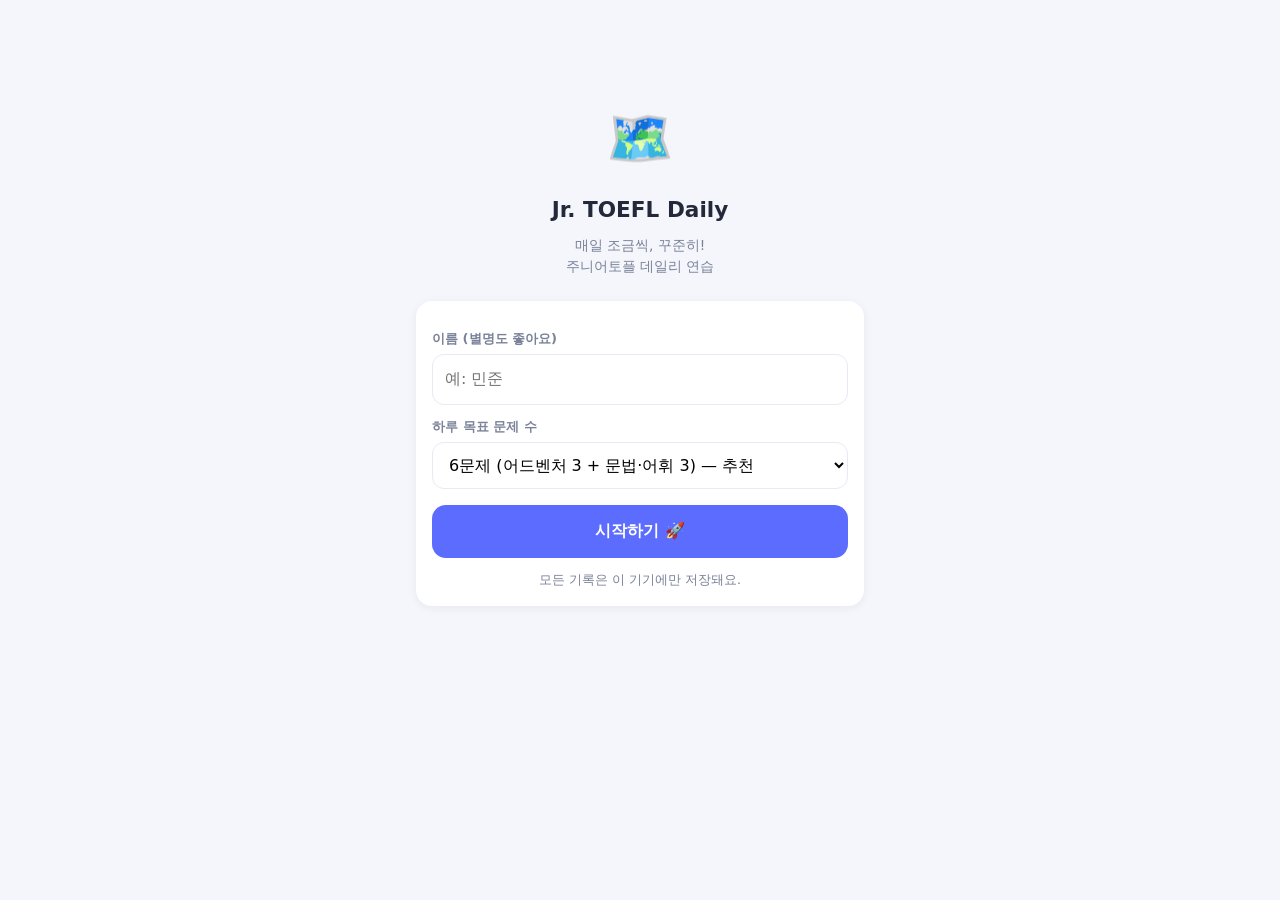
==== index.html @ d1c61c3d "Add Jr. TOEFL Daily practice web app Static, framework-free PWA for daily TOEFL Junior practice (6 q" ====
<!DOCTYPE html>
<html lang="ko">
<head>
  <meta charset="UTF-8">
  <meta name="viewport" content="width=device-width, initial-scale=1, viewport-fit=cover">
  <meta name="theme-color" content="#5b6cff">
  <meta name="description" content="주니어토플 데일리 연습 - 매일 6문제, 꾸준한 학습 습관">
  <title>Jr. TOEFL Daily</title>
  <link rel="manifest" href="manifest.webmanifest">
  <link rel="icon" href="icon.svg" type="image/svg+xml">
  <link rel="apple-touch-icon" href="icon.svg">
  <link rel="stylesheet" href="styles.css">
</head>
<body>
  <div id="app"></div>
  <div id="toast-zone"></div>
  <script src="questions.js"></script>
  <script src="app.js"></script>
</body>
</html>
---- styles.css ----
/* ============ Jr. TOEFL Daily ============ */
:root {
  --bg: #f4f6fb;
  --card: #ffffff;
  --text: #23293a;
  --sub: #7a8299;
  --line: #e7eaf3;
  --primary: #5b6cff;
  --primary-dark: #4353e0;
  --primary-soft: #eef0ff;
  --accent: #ffb020;
  --accent-soft: #fff4de;
  --green: #22b573;
  --green-soft: #e6f8ef;
  --red: #f0506e;
  --red-soft: #fdecef;
  --adventure: #ff7849;
  --adventure-soft: #fff0ea;
  --lfm: #14b8c4;
  --lfm-soft: #e7f8fa;
  --radius: 16px;
  --shadow: 0 2px 10px rgba(35, 41, 58, .06);
  --nav-h: 62px;
}

* { margin: 0; padding: 0; box-sizing: border-box; -webkit-tap-highlight-color: transparent; }

html, body { height: 100%; }
body {
  font-family: "Pretendard", "Apple SD Gothic Neo", "Malgun Gothic", "Segoe UI", system-ui, sans-serif;
  background: var(--bg);
  color: var(--text);
  font-size: 16px;
  line-height: 1.55;
}

#app {
  max-width: 480px;
  margin: 0 auto;
  min-height: 100vh;
  padding: 16px 16px calc(var(--nav-h) + 24px);
}
#app.no-nav { padding-bottom: 24px; }

button { font: inherit; cursor: pointer; border: none; background: none; color: inherit; }
input, select { font: inherit; }

h1 { font-size: 1.35rem; } h2 { font-size: 1.1rem; } h3 { font-size: 1rem; }
.sub { color: var(--sub); font-size: .85rem; }
.small { font-size: .8rem; }
.mt8 { margin-top: 8px; } .mt12 { margin-top: 12px; } .mt16 { margin-top: 16px; } .mt24 { margin-top: 24px; }
.row { display: flex; align-items: center; gap: 8px; }
.row.between { justify-content: space-between; }
.grow { flex: 1; }
.center { text-align: center; }

.card {
  background: var(--card);
  border-radius: var(--radius);
  box-shadow: var(--shadow);
  padding: 16px;
}

/* ---------- buttons ---------- */
.btn {
  display: block; width: 100%;
  padding: 14px;
  border-radius: 14px;
  font-weight: 700; font-size: 1rem;
  text-align: center;
  transition: transform .06s, opacity .15s;
}
.btn:active { transform: scale(.98); }
.btn.primary { background: var(--primary); color: #fff; }
.btn.primary:disabled { background: #c3c9e6; cursor: default; }
.btn.ghost { background: var(--primary-soft); color: var(--primary-dark); }
.btn.warn { background: var(--red-soft); color: var(--red); }
.btn.small-btn { width: auto; display: inline-block; padding: 8px 14px; font-size: .85rem; border-radius: 10px; }

/* ---------- header / chips ---------- */
.topbar { display: flex; justify-content: space-between; align-items: center; margin-bottom: 14px; }
.chips { display: flex; gap: 6px; flex-wrap: wrap; }
.chip {
  display: inline-flex; align-items: center; gap: 4px;
  background: var(--card); border: 1px solid var(--line);
  border-radius: 999px; padding: 5px 11px;
  font-size: .82rem; font-weight: 700;
  box-shadow: var(--shadow);
}

/* ---------- bottom nav ---------- */
nav.bottom {
  position: fixed; left: 0; right: 0; bottom: 0;
  height: var(--nav-h);
  background: var(--card);
  border-top: 1px solid var(--line);
  display: flex;
  max-width: 480px; margin: 0 auto;
  z-index: 50;
  padding-bottom: env(safe-area-inset-bottom);
}
nav.bottom button {
  flex: 1; display: flex; flex-direction: column; align-items: center; justify-content: center;
  gap: 2px; font-size: .68rem; color: var(--sub); font-weight: 600;
}
nav.bottom button .ico { font-size: 1.25rem; line-height: 1; }
nav.bottom button.active { color: var(--primary); }

/* ---------- progress ---------- */
.progress-track { height: 10px; background: var(--line); border-radius: 999px; overflow: hidden; }
.progress-fill { height: 100%; background: var(--primary); border-radius: 999px; transition: width .35s ease; }
.progress-fill.gold { background: var(--accent); }

/* ---------- quiz ---------- */
.track-tag {
  display: inline-block; padding: 3px 10px; border-radius: 999px;
  font-size: .75rem; font-weight: 800;
}
.track-tag.adventure { background: var(--adventure-soft); color: var(--adventure); }
.track-tag.lfm { background: var(--lfm-soft); color: var(--lfm); }

.passage {
  background: var(--primary-soft);
  border-radius: 12px; padding: 14px;
  font-size: .95rem; white-space: pre-line;
  margin-top: 12px;
}
.stem { font-weight: 700; font-size: 1.05rem; margin-top: 14px; }

.choices { display: flex; flex-direction: column; gap: 10px; margin-top: 14px; }
.choice {
  display: flex; align-items: center; gap: 10px;
  width: 100%; text-align: left;
  background: var(--card); border: 2px solid var(--line);
  border-radius: 14px; padding: 13px 14px;
  font-size: .97rem;
  transition: border-color .12s, background .12s;
}
.choice .letter {
  flex: none; width: 28px; height: 28px; border-radius: 50%;
  background: var(--bg); color: var(--sub);
  display: flex; align-items: center; justify-content: center;
  font-weight: 800; font-size: .82rem;
}
.choice.selected { border-color: var(--primary); background: var(--primary-soft); }
.choice.selected .letter { background: var(--primary); color: #fff; }
.choice.correct { border-color: var(--green); background: var(--green-soft); }
.choice.correct .letter { background: var(--green); color: #fff; }
.choice.wrong { border-color: var(--red); background: var(--red-soft); }
.choice.wrong .letter { background: var(--red); color: #fff; }
.choice:disabled { cursor: default; }

.grade-banner {
  border-radius: 14px; padding: 12px 14px;
  font-weight: 800; font-size: 1rem;
  display: flex; align-items: center; gap: 8px;
}
.grade-banner.ok { background: var(--green-soft); color: var(--green); }
.grade-banner.no { background: var(--red-soft); color: var(--red); }

.explain {
  background: var(--accent-soft); border-radius: 12px;
  padding: 13px 14px; font-size: .92rem; margin-top: 10px;
}
.explain b { display: block; margin-bottom: 4px; }

/* ---------- home ---------- */
.hero {
  background: linear-gradient(135deg, var(--primary), #8a5bff);
  color: #fff; border-radius: var(--radius);
  padding: 18px; box-shadow: var(--shadow);
}
.hero .big { font-size: 1.5rem; font-weight: 800; }
.hero .progress-track { background: rgba(255,255,255,.28); }
.hero .progress-fill { background: #ffd54d; }
.hero .btn { background: #fff; color: var(--primary-dark); margin-top: 14px; }

.stat-grid { display: grid; grid-template-columns: 1fr 1fr 1fr; gap: 8px; }
.stat-tile { background: var(--card); border-radius: 14px; padding: 12px 8px; text-align: center; box-shadow: var(--shadow); }
.stat-tile .v { font-size: 1.15rem; font-weight: 800; }
.stat-tile .k { font-size: .72rem; color: var(--sub); margin-top: 2px; }

/* ---------- list items ---------- */
.list-item {
  background: var(--card); border-radius: 14px; padding: 13px 14px;
  box-shadow: var(--shadow);
  display: flex; align-items: center; gap: 10px;
}
.list-item + .list-item { margin-top: 8px; }

.badge-grid { display: grid; grid-template-columns: repeat(3, 1fr); gap: 8px; }
.badge-cell {
  background: var(--card); border-radius: 14px; padding: 12px 6px;
  text-align: center; box-shadow: var(--shadow);
}
.badge-cell .ico { font-size: 1.7rem; }
.badge-cell .nm { font-size: .72rem; font-weight: 700; margin-top: 4px; }
.badge-cell.locked { opacity: .38; filter: grayscale(1); }

/* ---------- tabs ---------- */
.tabs { display: flex; background: var(--card); border-radius: 12px; padding: 4px; box-shadow: var(--shadow); }
.tabs button {
  flex: 1; padding: 8px; border-radius: 9px;
  font-size: .85rem; font-weight: 700; color: var(--sub);
}
.tabs button.active { background: var(--primary); color: #fff; }

/* ---------- calendar strip ---------- */
.cal-grid { display: grid; grid-template-columns: repeat(7, 1fr); gap: 6px; }
.cal-cell {
  aspect-ratio: 1; border-radius: 9px; background: var(--line);
  display: flex; align-items: center; justify-content: center;
  font-size: .68rem; color: var(--sub); font-weight: 700;
}
.cal-cell.done { background: var(--green); color: #fff; }
.cal-cell.partial { background: #a7e3c8; color: #1c7a50; }
.cal-cell.today { outline: 2px solid var(--primary); outline-offset: 1px; }

/* ---------- forms ---------- */
.field { margin-top: 12px; }
.field label { display: block; font-size: .82rem; font-weight: 700; color: var(--sub); margin-bottom: 5px; }
.field input, .field select {
  width: 100%; padding: 12px; border-radius: 12px;
  border: 1.5px solid var(--line); background: var(--card);
  font-size: 1rem;
}
.field input:focus, .field select:focus { outline: none; border-color: var(--primary); }

/* ---------- modal ---------- */
.modal-back {
  position: fixed; inset: 0; background: rgba(20,24,40,.45);
  display: flex; align-items: center; justify-content: center;
  z-index: 100; padding: 20px;
}
.modal {
  background: var(--card); border-radius: 18px; padding: 20px;
  width: 100%; max-width: 360px;
  animation: pop .18s ease;
}
@keyframes pop { from { transform: scale(.92); opacity: 0; } to { transform: scale(1); opacity: 1; } }

/* ---------- toast / coin animation ---------- */
#toast-zone { position: fixed; top: 14px; left: 0; right: 0; z-index: 200; display: flex; flex-direction: column; align-items: center; gap: 6px; pointer-events: none; }
.toast {
  background: var(--text); color: #fff; border-radius: 999px;
  padding: 9px 18px; font-size: .88rem; font-weight: 700;
  box-shadow: 0 4px 14px rgba(0,0,0,.25);
  animation: toast-in 2.6s ease forwards;
}
.toast.coin { background: var(--accent); color: #5c3d00; }
@keyframes toast-in {
  0% { transform: translateY(-16px); opacity: 0; }
  10%, 82% { transform: translateY(0); opacity: 1; }
  100% { transform: translateY(-10px); opacity: 0; }
}

.confetti {
  position: fixed; font-size: 1.5rem; z-index: 150; pointer-events: none;
  animation: fall 1.6s ease-in forwards;
}
@keyframes fall {
  0% { transform: translateY(-10vh) rotate(0deg); opacity: 1; }
  100% { transform: translateY(80vh) rotate(360deg); opacity: 0; }
}

/* ---------- result ---------- */
.result-score { font-size: 2.6rem; font-weight: 900; }
.point-line { display: flex; justify-content: space-between; padding: 7px 0; border-bottom: 1px dashed var(--line); font-size: .9rem; }
.point-line:last-child { border-bottom: none; }
.point-line .p { font-weight: 800; color: var(--accent); }

/* ---------- misc ---------- */
.pill-num {
  min-width: 24px; padding: 2px 8px; border-radius: 999px;
  background: var(--red-soft); color: var(--red);
  font-size: .75rem; font-weight: 800; text-align: center;
}
.divider { height: 1px; background: var(--line); margin: 14px 0; }
.link-btn { color: var(--primary); font-weight: 700; font-size: .88rem; }
.back-btn { font-size: 1.3rem; padding: 4px 10px 4px 0; color: var(--sub); }
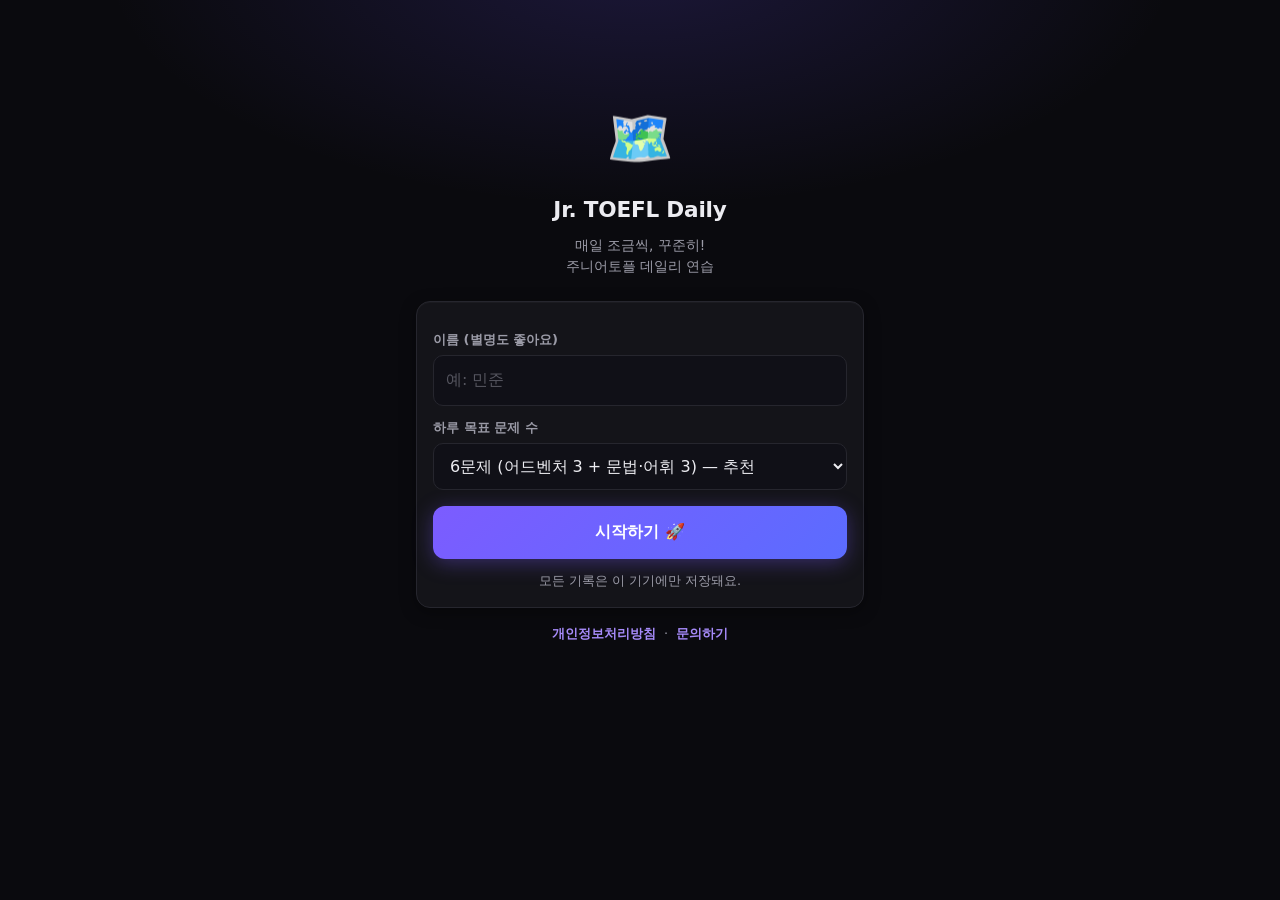
==== commit 45c84f5b: "Apply fal.ai-inspired dark theme Restyles the app after fal.ai's design language (per getdesign.md/d" ====
--- a/index.html
+++ b/index.html
@@ -3,7 +3,7 @@
 <head>
   <meta charset="UTF-8">
   <meta name="viewport" content="width=device-width, initial-scale=1, viewport-fit=cover">
-  <meta name="theme-color" content="#5b6cff">
+  <meta name="theme-color" content="#0a0a0e">
   <meta name="description" content="주니어토플 데일리 연습 - 매일 6문제, 꾸준한 학습 습관">
   <title>Jr. TOEFL Daily</title>
   <link rel="manifest" href="manifest.webmanifest">
--- a/styles.css
+++ b/styles.css
@@ -1,25 +1,30 @@
-/* ============ Jr. TOEFL Daily ============ */
+/* ============ Jr. TOEFL Daily — fal.ai 스타일 다크 테마 ============
+   near-black 배경 · 얇은 보더 카드 · 바이올렛/블루 액센트 · 글로우 그라디언트
+   숫자·지표는 모노스페이스 (developer-tool aesthetic) */
 :root {
-  --bg: #f4f6fb;
-  --card: #ffffff;
-  --text: #23293a;
-  --sub: #7a8299;
-  --line: #e7eaf3;
-  --primary: #5b6cff;
-  --primary-dark: #4353e0;
-  --primary-soft: #eef0ff;
-  --accent: #ffb020;
-  --accent-soft: #fff4de;
-  --green: #22b573;
-  --green-soft: #e6f8ef;
-  --red: #f0506e;
-  --red-soft: #fdecef;
-  --adventure: #ff7849;
-  --adventure-soft: #fff0ea;
-  --lfm: #14b8c4;
-  --lfm-soft: #e7f8fa;
-  --radius: 16px;
-  --shadow: 0 2px 10px rgba(35, 41, 58, .06);
+  --bg: #0a0a0e;
+  --bg-glow: radial-gradient(60% 40% at 50% -5%, rgba(109, 84, 255, .18), transparent 70%);
+  --card: #141419;
+  --card-hover: #1a1a21;
+  --text: #ececf1;
+  --sub: #9b9ba7;
+  --line: #26262e;
+  --primary: #7c5cff;
+  --primary-dark: #a78bfa;
+  --primary-soft: rgba(124, 92, 255, .14);
+  --accent: #fbbf24;
+  --accent-soft: rgba(251, 191, 36, .12);
+  --green: #34d399;
+  --green-soft: rgba(52, 211, 153, .13);
+  --red: #f87171;
+  --red-soft: rgba(248, 113, 113, .13);
+  --adventure: #ff8a5c;
+  --adventure-soft: rgba(255, 138, 92, .13);
+  --lfm: #22d3ee;
+  --lfm-soft: rgba(34, 211, 238, .12);
+  --radius: 14px;
+  --shadow: 0 1px 0 rgba(255, 255, 255, .03) inset, 0 4px 16px rgba(0, 0, 0, .35);
+  --mono: "JetBrains Mono", "Cascadia Code", Consolas, ui-monospace, monospace;
   --nav-h: 62px;
 }
 
@@ -29,6 +34,8 @@
 body {
   font-family: "Pretendard", "Apple SD Gothic Neo", "Malgun Gothic", "Segoe UI", system-ui, sans-serif;
   background: var(--bg);
+  background-image: var(--bg-glow);
+  background-repeat: no-repeat;
   color: var(--text);
   font-size: 16px;
   line-height: 1.55;
@@ -45,7 +52,7 @@
 button { font: inherit; cursor: pointer; border: none; background: none; color: inherit; }
 input, select { font: inherit; }
 
-h1 { font-size: 1.35rem; } h2 { font-size: 1.1rem; } h3 { font-size: 1rem; }
+h1 { font-size: 1.35rem; letter-spacing: -.01em; } h2 { font-size: 1.1rem; } h3 { font-size: 1rem; }
 .sub { color: var(--sub); font-size: .85rem; }
 .small { font-size: .8rem; }
 .mt8 { margin-top: 8px; } .mt12 { margin-top: 12px; } .mt16 { margin-top: 16px; } .mt24 { margin-top: 24px; }
@@ -56,6 +63,7 @@
 
 .card {
   background: var(--card);
+  border: 1px solid var(--line);
   border-radius: var(--radius);
   box-shadow: var(--shadow);
   padding: 16px;
@@ -65,16 +73,20 @@
 .btn {
   display: block; width: 100%;
   padding: 14px;
-  border-radius: 14px;
+  border-radius: 12px;
   font-weight: 700; font-size: 1rem;
   text-align: center;
-  transition: transform .06s, opacity .15s;
+  transition: transform .06s, opacity .15s, box-shadow .15s;
 }
 .btn:active { transform: scale(.98); }
-.btn.primary { background: var(--primary); color: #fff; }
-.btn.primary:disabled { background: #c3c9e6; cursor: default; }
-.btn.ghost { background: var(--primary-soft); color: var(--primary-dark); }
-.btn.warn { background: var(--red-soft); color: var(--red); }
+.btn.primary {
+  background: linear-gradient(135deg, #7c5cff, #5b6cff);
+  color: #fff;
+  box-shadow: 0 4px 20px rgba(124, 92, 255, .35);
+}
+.btn.primary:disabled { background: #2a2a33; color: #6b6b76; box-shadow: none; cursor: default; }
+.btn.ghost { background: var(--primary-soft); color: var(--primary-dark); border: 1px solid rgba(124, 92, 255, .3); }
+.btn.warn { background: var(--red-soft); color: var(--red); border: 1px solid rgba(248, 113, 113, .3); }
 .btn.small-btn { width: auto; display: inline-block; padding: 8px 14px; font-size: .85rem; border-radius: 10px; }
 
 /* ---------- header / chips ---------- */
@@ -84,15 +96,16 @@
   display: inline-flex; align-items: center; gap: 4px;
   background: var(--card); border: 1px solid var(--line);
   border-radius: 999px; padding: 5px 11px;
-  font-size: .82rem; font-weight: 700;
-  box-shadow: var(--shadow);
+  font-size: .8rem; font-weight: 700;
+  font-family: var(--mono);
 }
 
 /* ---------- bottom nav ---------- */
 nav.bottom {
   position: fixed; left: 0; right: 0; bottom: 0;
   height: var(--nav-h);
-  background: var(--card);
+  background: rgba(13, 13, 18, .92);
+  backdrop-filter: blur(10px);
   border-top: 1px solid var(--line);
   display: flex;
   max-width: 480px; margin: 0 auto;
@@ -104,24 +117,34 @@
   gap: 2px; font-size: .68rem; color: var(--sub); font-weight: 600;
 }
 nav.bottom button .ico { font-size: 1.25rem; line-height: 1; }
-nav.bottom button.active { color: var(--primary); }
+nav.bottom button.active { color: var(--primary-dark); }
 
 /* ---------- progress ---------- */
-.progress-track { height: 10px; background: var(--line); border-radius: 999px; overflow: hidden; }
-.progress-fill { height: 100%; background: var(--primary); border-radius: 999px; transition: width .35s ease; }
-.progress-fill.gold { background: var(--accent); }
+.progress-track { height: 10px; background: #1e1e26; border-radius: 999px; overflow: hidden; border: 1px solid var(--line); }
+.progress-fill {
+  height: 100%;
+  background: linear-gradient(90deg, #7c5cff, #5b8cff);
+  border-radius: 999px;
+  transition: width .35s ease;
+  box-shadow: 0 0 10px rgba(124, 92, 255, .5);
+}
+.progress-fill.gold { background: linear-gradient(90deg, #f59e0b, #fbbf24); box-shadow: 0 0 10px rgba(251, 191, 36, .4); }
 
 /* ---------- quiz ---------- */
 .track-tag {
   display: inline-block; padding: 3px 10px; border-radius: 999px;
-  font-size: .75rem; font-weight: 800;
-}
-.track-tag.adventure { background: var(--adventure-soft); color: var(--adventure); }
-.track-tag.lfm { background: var(--lfm-soft); color: var(--lfm); }
+  font-size: .72rem; font-weight: 800;
+  font-family: var(--mono); letter-spacing: .02em;
+  border: 1px solid;
+}
+.track-tag.adventure { background: var(--adventure-soft); color: var(--adventure); border-color: rgba(255, 138, 92, .35); }
+.track-tag.lfm { background: var(--lfm-soft); color: var(--lfm); border-color: rgba(34, 211, 238, .35); }
 
 .passage {
-  background: var(--primary-soft);
-  border-radius: 12px; padding: 14px;
+  background: #101017;
+  border: 1px solid var(--line);
+  border-left: 3px solid var(--primary);
+  border-radius: 10px; padding: 14px;
   font-size: .95rem; white-space: pre-line;
   margin-top: 12px;
 }
@@ -131,109 +154,132 @@
 .choice {
   display: flex; align-items: center; gap: 10px;
   width: 100%; text-align: left;
-  background: var(--card); border: 2px solid var(--line);
-  border-radius: 14px; padding: 13px 14px;
-  font-size: .97rem;
-  transition: border-color .12s, background .12s;
+  background: #17171e; border: 1.5px solid var(--line);
+  border-radius: 12px; padding: 13px 14px;
+  font-size: .97rem; color: var(--text);
+  transition: border-color .12s, background .12s, box-shadow .12s;
 }
 .choice .letter {
-  flex: none; width: 28px; height: 28px; border-radius: 50%;
-  background: var(--bg); color: var(--sub);
+  flex: none; width: 28px; height: 28px; border-radius: 8px;
+  background: #23232c; color: var(--sub);
   display: flex; align-items: center; justify-content: center;
   font-weight: 800; font-size: .82rem;
-}
-.choice.selected { border-color: var(--primary); background: var(--primary-soft); }
+  font-family: var(--mono);
+}
+.choice.selected { border-color: var(--primary); background: var(--primary-soft); box-shadow: 0 0 12px rgba(124, 92, 255, .25); }
 .choice.selected .letter { background: var(--primary); color: #fff; }
 .choice.correct { border-color: var(--green); background: var(--green-soft); }
-.choice.correct .letter { background: var(--green); color: #fff; }
+.choice.correct .letter { background: var(--green); color: #04110b; }
 .choice.wrong { border-color: var(--red); background: var(--red-soft); }
-.choice.wrong .letter { background: var(--red); color: #fff; }
+.choice.wrong .letter { background: var(--red); color: #180808; }
 .choice:disabled { cursor: default; }
 
 .grade-banner {
-  border-radius: 14px; padding: 12px 14px;
+  border-radius: 12px; padding: 12px 14px;
   font-weight: 800; font-size: 1rem;
   display: flex; align-items: center; gap: 8px;
-}
-.grade-banner.ok { background: var(--green-soft); color: var(--green); }
-.grade-banner.no { background: var(--red-soft); color: var(--red); }
+  border: 1px solid;
+}
+.grade-banner.ok { background: var(--green-soft); color: var(--green); border-color: rgba(52, 211, 153, .3); }
+.grade-banner.no { background: var(--red-soft); color: var(--red); border-color: rgba(248, 113, 113, .3); }
 
 .explain {
-  background: var(--accent-soft); border-radius: 12px;
+  background: var(--accent-soft);
+  border: 1px solid rgba(251, 191, 36, .25);
+  border-radius: 10px;
   padding: 13px 14px; font-size: .92rem; margin-top: 10px;
 }
-.explain b { display: block; margin-bottom: 4px; }
+.explain b { display: block; margin-bottom: 4px; color: var(--accent); }
 
 /* ---------- home ---------- */
 .hero {
-  background: linear-gradient(135deg, var(--primary), #8a5bff);
+  position: relative;
+  background:
+    radial-gradient(120% 140% at 85% -20%, rgba(91, 140, 255, .45), transparent 55%),
+    linear-gradient(135deg, #4c1d95, #4338ca);
+  border: 1px solid rgba(124, 92, 255, .4);
   color: #fff; border-radius: var(--radius);
-  padding: 18px; box-shadow: var(--shadow);
-}
-.hero .big { font-size: 1.5rem; font-weight: 800; }
-.hero .progress-track { background: rgba(255,255,255,.28); }
-.hero .progress-fill { background: #ffd54d; }
-.hero .btn { background: #fff; color: var(--primary-dark); margin-top: 14px; }
+  padding: 18px;
+  box-shadow: 0 8px 32px rgba(76, 29, 149, .35);
+  overflow: hidden;
+}
+.hero .big { font-size: 1.5rem; font-weight: 800; letter-spacing: -.01em; }
+.hero .progress-track { background: rgba(0, 0, 0, .3); border-color: rgba(255, 255, 255, .12); }
+.hero .progress-fill { background: linear-gradient(90deg, #fbbf24, #fde68a); box-shadow: 0 0 10px rgba(251, 191, 36, .5); }
+.hero .btn { background: #fff; color: #3b2f8f; margin-top: 14px; box-shadow: 0 4px 18px rgba(0, 0, 0, .3); }
 
 .stat-grid { display: grid; grid-template-columns: 1fr 1fr 1fr; gap: 8px; }
-.stat-tile { background: var(--card); border-radius: 14px; padding: 12px 8px; text-align: center; box-shadow: var(--shadow); }
-.stat-tile .v { font-size: 1.15rem; font-weight: 800; }
+.stat-tile {
+  background: var(--card); border: 1px solid var(--line);
+  border-radius: 12px; padding: 12px 8px; text-align: center;
+  box-shadow: var(--shadow);
+}
+.stat-tile .v { font-size: 1.1rem; font-weight: 800; font-family: var(--mono); }
 .stat-tile .k { font-size: .72rem; color: var(--sub); margin-top: 2px; }
 
 /* ---------- list items ---------- */
 .list-item {
-  background: var(--card); border-radius: 14px; padding: 13px 14px;
-  box-shadow: var(--shadow);
+  background: var(--card); border: 1px solid var(--line);
+  border-radius: 12px; padding: 13px 14px;
   display: flex; align-items: center; gap: 10px;
 }
 .list-item + .list-item { margin-top: 8px; }
 
 .badge-grid { display: grid; grid-template-columns: repeat(3, 1fr); gap: 8px; }
 .badge-cell {
-  background: var(--card); border-radius: 14px; padding: 12px 6px;
-  text-align: center; box-shadow: var(--shadow);
+  background: var(--card); border: 1px solid var(--line);
+  border-radius: 12px; padding: 12px 6px;
+  text-align: center;
 }
 .badge-cell .ico { font-size: 1.7rem; }
 .badge-cell .nm { font-size: .72rem; font-weight: 700; margin-top: 4px; }
-.badge-cell.locked { opacity: .38; filter: grayscale(1); }
+.badge-cell.locked { opacity: .3; filter: grayscale(1); }
 
 /* ---------- tabs ---------- */
-.tabs { display: flex; background: var(--card); border-radius: 12px; padding: 4px; box-shadow: var(--shadow); }
+.tabs { display: flex; background: var(--card); border: 1px solid var(--line); border-radius: 11px; padding: 4px; }
 .tabs button {
-  flex: 1; padding: 8px; border-radius: 9px;
+  flex: 1; padding: 8px; border-radius: 8px;
   font-size: .85rem; font-weight: 700; color: var(--sub);
 }
-.tabs button.active { background: var(--primary); color: #fff; }
+.tabs button.active { background: var(--primary); color: #fff; box-shadow: 0 2px 12px rgba(124, 92, 255, .4); }
 
 /* ---------- calendar strip ---------- */
 .cal-grid { display: grid; grid-template-columns: repeat(7, 1fr); gap: 6px; }
 .cal-cell {
-  aspect-ratio: 1; border-radius: 9px; background: var(--line);
+  aspect-ratio: 1; border-radius: 8px;
+  background: #1c1c24; border: 1px solid var(--line);
   display: flex; align-items: center; justify-content: center;
   font-size: .68rem; color: var(--sub); font-weight: 700;
-}
-.cal-cell.done { background: var(--green); color: #fff; }
-.cal-cell.partial { background: #a7e3c8; color: #1c7a50; }
+  font-family: var(--mono);
+}
+.cal-cell.done { background: var(--green); border-color: var(--green); color: #04110b; }
+.cal-cell.partial { background: rgba(52, 211, 153, .25); border-color: rgba(52, 211, 153, .4); color: var(--green); }
 .cal-cell.today { outline: 2px solid var(--primary); outline-offset: 1px; }
 
 /* ---------- forms ---------- */
 .field { margin-top: 12px; }
 .field label { display: block; font-size: .82rem; font-weight: 700; color: var(--sub); margin-bottom: 5px; }
 .field input, .field select {
-  width: 100%; padding: 12px; border-radius: 12px;
-  border: 1.5px solid var(--line); background: var(--card);
+  width: 100%; padding: 12px; border-radius: 10px;
+  border: 1.5px solid var(--line); background: #101017;
+  color: var(--text);
   font-size: 1rem;
 }
-.field input:focus, .field select:focus { outline: none; border-color: var(--primary); }
+.field input::placeholder { color: #55555f; }
+.field input:focus, .field select:focus { outline: none; border-color: var(--primary); box-shadow: 0 0 0 3px rgba(124, 92, 255, .18); }
+input, select { color-scheme: dark; background: #101017; color: var(--text); }
+input::placeholder { color: #55555f; }
 
 /* ---------- modal ---------- */
 .modal-back {
-  position: fixed; inset: 0; background: rgba(20,24,40,.45);
+  position: fixed; inset: 0; background: rgba(0, 0, 0, .6);
+  backdrop-filter: blur(4px);
   display: flex; align-items: center; justify-content: center;
   z-index: 100; padding: 20px;
 }
 .modal {
-  background: var(--card); border-radius: 18px; padding: 20px;
+  background: var(--card); border: 1px solid var(--line);
+  border-radius: 16px; padding: 20px;
   width: 100%; max-width: 360px;
   animation: pop .18s ease;
 }
@@ -242,12 +288,14 @@
 /* ---------- toast / coin animation ---------- */
 #toast-zone { position: fixed; top: 14px; left: 0; right: 0; z-index: 200; display: flex; flex-direction: column; align-items: center; gap: 6px; pointer-events: none; }
 .toast {
-  background: var(--text); color: #fff; border-radius: 999px;
+  background: #1c1c24; color: var(--text);
+  border: 1px solid var(--line);
+  border-radius: 999px;
   padding: 9px 18px; font-size: .88rem; font-weight: 700;
-  box-shadow: 0 4px 14px rgba(0,0,0,.25);
+  box-shadow: 0 6px 22px rgba(0, 0, 0, .5);
   animation: toast-in 2.6s ease forwards;
 }
-.toast.coin { background: var(--accent); color: #5c3d00; }
+.toast.coin { background: rgba(251, 191, 36, .15); color: var(--accent); border-color: rgba(251, 191, 36, .4); }
 @keyframes toast-in {
   0% { transform: translateY(-16px); opacity: 0; }
   10%, 82% { transform: translateY(0); opacity: 1; }
@@ -264,17 +312,20 @@
 }
 
 /* ---------- result ---------- */
-.result-score { font-size: 2.6rem; font-weight: 900; }
+.result-score { font-size: 2.6rem; font-weight: 900; font-family: var(--mono); }
 .point-line { display: flex; justify-content: space-between; padding: 7px 0; border-bottom: 1px dashed var(--line); font-size: .9rem; }
 .point-line:last-child { border-bottom: none; }
-.point-line .p { font-weight: 800; color: var(--accent); }
+.point-line .p { font-weight: 800; color: var(--accent); font-family: var(--mono); }
 
 /* ---------- misc ---------- */
 .pill-num {
   min-width: 24px; padding: 2px 8px; border-radius: 999px;
   background: var(--red-soft); color: var(--red);
+  border: 1px solid rgba(248, 113, 113, .3);
   font-size: .75rem; font-weight: 800; text-align: center;
+  font-family: var(--mono);
 }
 .divider { height: 1px; background: var(--line); margin: 14px 0; }
-.link-btn { color: var(--primary); font-weight: 700; font-size: .88rem; }
+.link-btn { color: var(--primary-dark); font-weight: 700; font-size: .88rem; }
+a.link-btn { text-decoration: none; }
 .back-btn { font-size: 1.3rem; padding: 4px 10px 4px 0; color: var(--sub); }
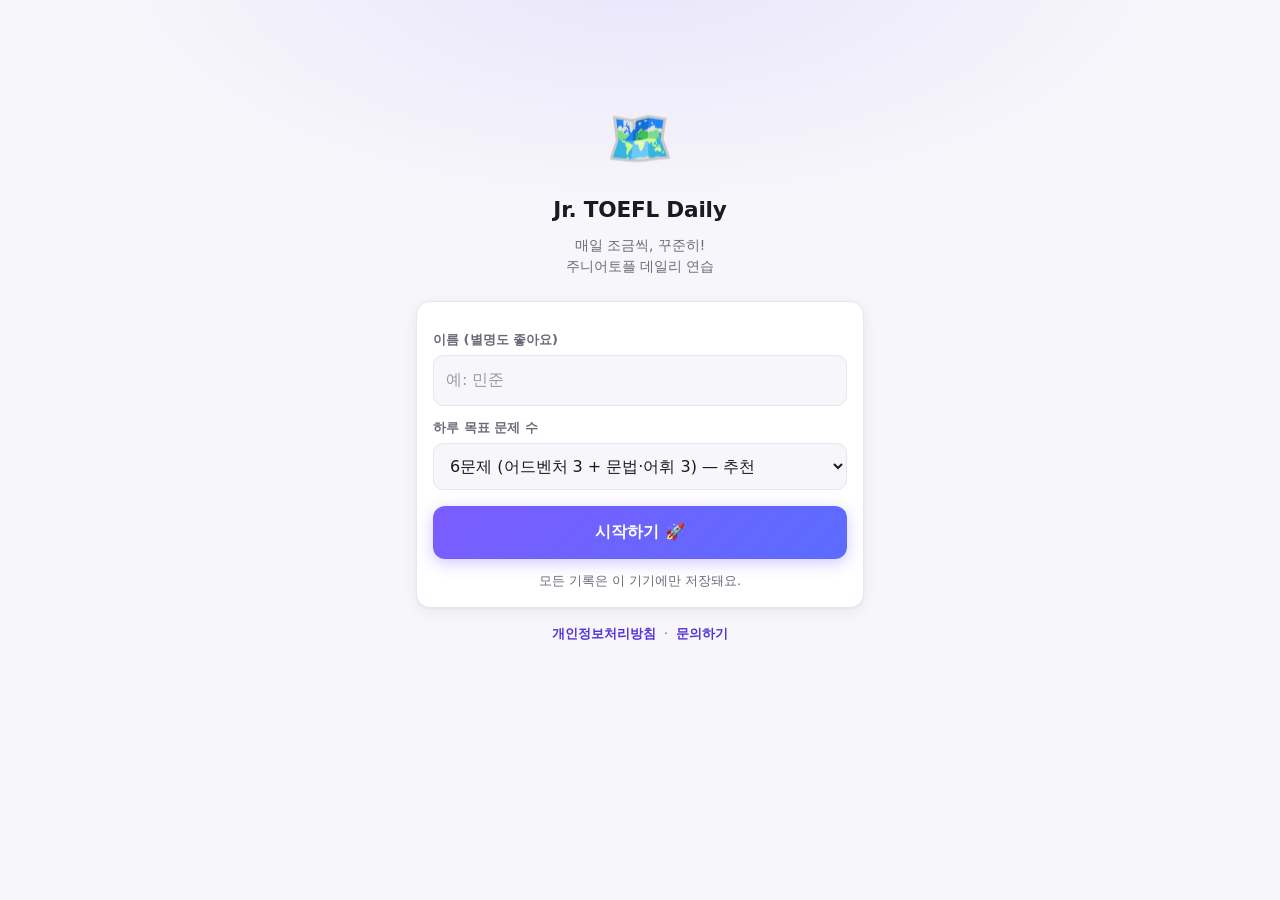
==== commit 560b89d0: "Switch theme from dark to light Keeps the fal.ai-inspired structure (thin-bordered cards, mono numer" ====
--- a/index.html
+++ b/index.html
@@ -3,7 +3,7 @@
 <head>
   <meta charset="UTF-8">
   <meta name="viewport" content="width=device-width, initial-scale=1, viewport-fit=cover">
-  <meta name="theme-color" content="#0a0a0e">
+  <meta name="theme-color" content="#f6f6fb">
   <meta name="description" content="주니어토플 데일리 연습 - 매일 6문제, 꾸준한 학습 습관">
   <title>Jr. TOEFL Daily</title>
   <link rel="manifest" href="manifest.webmanifest">
--- a/styles.css
+++ b/styles.css
@@ -1,29 +1,29 @@
-/* ============ Jr. TOEFL Daily — fal.ai 스타일 다크 테마 ============
-   near-black 배경 · 얇은 보더 카드 · 바이올렛/블루 액센트 · 글로우 그라디언트
+/* ============ Jr. TOEFL Daily — fal.ai 스타일 라이트 테마 ============
+   화이트 카드 · 얇은 보더 · 바이올렛/블루 액센트 · 은은한 글로우
    숫자·지표는 모노스페이스 (developer-tool aesthetic) */
 :root {
-  --bg: #0a0a0e;
-  --bg-glow: radial-gradient(60% 40% at 50% -5%, rgba(109, 84, 255, .18), transparent 70%);
-  --card: #141419;
-  --card-hover: #1a1a21;
-  --text: #ececf1;
-  --sub: #9b9ba7;
-  --line: #26262e;
-  --primary: #7c5cff;
-  --primary-dark: #a78bfa;
-  --primary-soft: rgba(124, 92, 255, .14);
-  --accent: #fbbf24;
-  --accent-soft: rgba(251, 191, 36, .12);
-  --green: #34d399;
-  --green-soft: rgba(52, 211, 153, .13);
-  --red: #f87171;
-  --red-soft: rgba(248, 113, 113, .13);
-  --adventure: #ff8a5c;
-  --adventure-soft: rgba(255, 138, 92, .13);
-  --lfm: #22d3ee;
-  --lfm-soft: rgba(34, 211, 238, .12);
+  --bg: #f6f6fb;
+  --bg-glow: radial-gradient(60% 40% at 50% -5%, rgba(109, 74, 255, .10), transparent 70%);
+  --card: #ffffff;
+  --card-hover: #f1f0fa;
+  --text: #1a1a23;
+  --sub: #6b6b78;
+  --line: #e6e5f0;
+  --primary: #6d4aff;
+  --primary-dark: #5433d6;
+  --primary-soft: rgba(109, 74, 255, .08);
+  --accent: #b45309;
+  --accent-soft: rgba(217, 119, 6, .12);
+  --green: #16a34a;
+  --green-soft: rgba(22, 163, 74, .12);
+  --red: #dc2626;
+  --red-soft: rgba(220, 38, 38, .10);
+  --adventure: #ea580c;
+  --adventure-soft: rgba(234, 88, 12, .10);
+  --lfm: #0e7490;
+  --lfm-soft: rgba(14, 116, 144, .10);
   --radius: 14px;
-  --shadow: 0 1px 0 rgba(255, 255, 255, .03) inset, 0 4px 16px rgba(0, 0, 0, .35);
+  --shadow: 0 1px 2px rgba(20, 20, 40, .04), 0 4px 16px rgba(20, 20, 40, .06);
   --mono: "JetBrains Mono", "Cascadia Code", Consolas, ui-monospace, monospace;
   --nav-h: 62px;
 }
@@ -82,11 +82,11 @@
 .btn.primary {
   background: linear-gradient(135deg, #7c5cff, #5b6cff);
   color: #fff;
-  box-shadow: 0 4px 20px rgba(124, 92, 255, .35);
-}
-.btn.primary:disabled { background: #2a2a33; color: #6b6b76; box-shadow: none; cursor: default; }
-.btn.ghost { background: var(--primary-soft); color: var(--primary-dark); border: 1px solid rgba(124, 92, 255, .3); }
-.btn.warn { background: var(--red-soft); color: var(--red); border: 1px solid rgba(248, 113, 113, .3); }
+  box-shadow: 0 4px 16px rgba(109, 74, 255, .3);
+}
+.btn.primary:disabled { background: #e6e5ef; color: #a3a3ae; box-shadow: none; cursor: default; }
+.btn.ghost { background: var(--primary-soft); color: var(--primary-dark); border: 1px solid rgba(109, 74, 255, .25); }
+.btn.warn { background: var(--red-soft); color: var(--red); border: 1px solid rgba(220, 38, 38, .25); }
 .btn.small-btn { width: auto; display: inline-block; padding: 8px 14px; font-size: .85rem; border-radius: 10px; }
 
 /* ---------- header / chips ---------- */
@@ -104,7 +104,7 @@
 nav.bottom {
   position: fixed; left: 0; right: 0; bottom: 0;
   height: var(--nav-h);
-  background: rgba(13, 13, 18, .92);
+  background: rgba(255, 255, 255, .88);
   backdrop-filter: blur(10px);
   border-top: 1px solid var(--line);
   display: flex;
@@ -120,15 +120,15 @@
 nav.bottom button.active { color: var(--primary-dark); }
 
 /* ---------- progress ---------- */
-.progress-track { height: 10px; background: #1e1e26; border-radius: 999px; overflow: hidden; border: 1px solid var(--line); }
+.progress-track { height: 10px; background: #ece9f7; border-radius: 999px; overflow: hidden; border: 1px solid var(--line); }
 .progress-fill {
   height: 100%;
   background: linear-gradient(90deg, #7c5cff, #5b8cff);
   border-radius: 999px;
   transition: width .35s ease;
-  box-shadow: 0 0 10px rgba(124, 92, 255, .5);
-}
-.progress-fill.gold { background: linear-gradient(90deg, #f59e0b, #fbbf24); box-shadow: 0 0 10px rgba(251, 191, 36, .4); }
+  box-shadow: 0 0 8px rgba(109, 74, 255, .35);
+}
+.progress-fill.gold { background: linear-gradient(90deg, #f59e0b, #fbbf24); box-shadow: 0 0 8px rgba(251, 191, 36, .35); }
 
 /* ---------- quiz ---------- */
 .track-tag {
@@ -137,11 +137,11 @@
   font-family: var(--mono); letter-spacing: .02em;
   border: 1px solid;
 }
-.track-tag.adventure { background: var(--adventure-soft); color: var(--adventure); border-color: rgba(255, 138, 92, .35); }
-.track-tag.lfm { background: var(--lfm-soft); color: var(--lfm); border-color: rgba(34, 211, 238, .35); }
+.track-tag.adventure { background: var(--adventure-soft); color: var(--adventure); border-color: rgba(234, 88, 12, .3); }
+.track-tag.lfm { background: var(--lfm-soft); color: var(--lfm); border-color: rgba(14, 116, 144, .3); }
 
 .passage {
-  background: #101017;
+  background: #f7f6ff;
   border: 1px solid var(--line);
   border-left: 3px solid var(--primary);
   border-radius: 10px; padding: 14px;
@@ -154,24 +154,24 @@
 .choice {
   display: flex; align-items: center; gap: 10px;
   width: 100%; text-align: left;
-  background: #17171e; border: 1.5px solid var(--line);
+  background: #fff; border: 1.5px solid var(--line);
   border-radius: 12px; padding: 13px 14px;
   font-size: .97rem; color: var(--text);
   transition: border-color .12s, background .12s, box-shadow .12s;
 }
 .choice .letter {
   flex: none; width: 28px; height: 28px; border-radius: 8px;
-  background: #23232c; color: var(--sub);
+  background: #f0eff7; color: var(--sub);
   display: flex; align-items: center; justify-content: center;
   font-weight: 800; font-size: .82rem;
   font-family: var(--mono);
 }
-.choice.selected { border-color: var(--primary); background: var(--primary-soft); box-shadow: 0 0 12px rgba(124, 92, 255, .25); }
+.choice.selected { border-color: var(--primary); background: var(--primary-soft); box-shadow: 0 0 10px rgba(109, 74, 255, .18); }
 .choice.selected .letter { background: var(--primary); color: #fff; }
 .choice.correct { border-color: var(--green); background: var(--green-soft); }
-.choice.correct .letter { background: var(--green); color: #04110b; }
+.choice.correct .letter { background: var(--green); color: #fff; }
 .choice.wrong { border-color: var(--red); background: var(--red-soft); }
-.choice.wrong .letter { background: var(--red); color: #180808; }
+.choice.wrong .letter { background: var(--red); color: #fff; }
 .choice:disabled { cursor: default; }
 
 .grade-banner {
@@ -180,12 +180,12 @@
   display: flex; align-items: center; gap: 8px;
   border: 1px solid;
 }
-.grade-banner.ok { background: var(--green-soft); color: var(--green); border-color: rgba(52, 211, 153, .3); }
-.grade-banner.no { background: var(--red-soft); color: var(--red); border-color: rgba(248, 113, 113, .3); }
+.grade-banner.ok { background: var(--green-soft); color: var(--green); border-color: rgba(22, 163, 74, .25); }
+.grade-banner.no { background: var(--red-soft); color: var(--red); border-color: rgba(220, 38, 38, .25); }
 
 .explain {
   background: var(--accent-soft);
-  border: 1px solid rgba(251, 191, 36, .25);
+  border: 1px solid rgba(217, 119, 6, .25);
   border-radius: 10px;
   padding: 13px 14px; font-size: .92rem; margin-top: 10px;
 }
@@ -197,16 +197,16 @@
   background:
     radial-gradient(120% 140% at 85% -20%, rgba(91, 140, 255, .45), transparent 55%),
     linear-gradient(135deg, #4c1d95, #4338ca);
-  border: 1px solid rgba(124, 92, 255, .4);
+  border: 1px solid rgba(109, 74, 255, .4);
   color: #fff; border-radius: var(--radius);
   padding: 18px;
-  box-shadow: 0 8px 32px rgba(76, 29, 149, .35);
+  box-shadow: 0 8px 28px rgba(76, 29, 149, .22);
   overflow: hidden;
 }
 .hero .big { font-size: 1.5rem; font-weight: 800; letter-spacing: -.01em; }
 .hero .progress-track { background: rgba(0, 0, 0, .3); border-color: rgba(255, 255, 255, .12); }
 .hero .progress-fill { background: linear-gradient(90deg, #fbbf24, #fde68a); box-shadow: 0 0 10px rgba(251, 191, 36, .5); }
-.hero .btn { background: #fff; color: #3b2f8f; margin-top: 14px; box-shadow: 0 4px 18px rgba(0, 0, 0, .3); }
+.hero .btn { background: #fff; color: #3b2f8f; margin-top: 14px; box-shadow: 0 4px 14px rgba(0, 0, 0, .18); }
 
 .stat-grid { display: grid; grid-template-columns: 1fr 1fr 1fr; gap: 8px; }
 .stat-tile {
@@ -233,7 +233,7 @@
 }
 .badge-cell .ico { font-size: 1.7rem; }
 .badge-cell .nm { font-size: .72rem; font-weight: 700; margin-top: 4px; }
-.badge-cell.locked { opacity: .3; filter: grayscale(1); }
+.badge-cell.locked { opacity: .35; filter: grayscale(1); }
 
 /* ---------- tabs ---------- */
 .tabs { display: flex; background: var(--card); border: 1px solid var(--line); border-radius: 11px; padding: 4px; }
@@ -241,19 +241,19 @@
   flex: 1; padding: 8px; border-radius: 8px;
   font-size: .85rem; font-weight: 700; color: var(--sub);
 }
-.tabs button.active { background: var(--primary); color: #fff; box-shadow: 0 2px 12px rgba(124, 92, 255, .4); }
+.tabs button.active { background: var(--primary); color: #fff; box-shadow: 0 2px 10px rgba(109, 74, 255, .3); }
 
 /* ---------- calendar strip ---------- */
 .cal-grid { display: grid; grid-template-columns: repeat(7, 1fr); gap: 6px; }
 .cal-cell {
   aspect-ratio: 1; border-radius: 8px;
-  background: #1c1c24; border: 1px solid var(--line);
+  background: #f1f0f9; border: 1px solid var(--line);
   display: flex; align-items: center; justify-content: center;
   font-size: .68rem; color: var(--sub); font-weight: 700;
   font-family: var(--mono);
 }
-.cal-cell.done { background: var(--green); border-color: var(--green); color: #04110b; }
-.cal-cell.partial { background: rgba(52, 211, 153, .25); border-color: rgba(52, 211, 153, .4); color: var(--green); }
+.cal-cell.done { background: var(--green); border-color: var(--green); color: #fff; }
+.cal-cell.partial { background: rgba(22, 163, 74, .14); border-color: rgba(22, 163, 74, .35); color: var(--green); }
 .cal-cell.today { outline: 2px solid var(--primary); outline-offset: 1px; }
 
 /* ---------- forms ---------- */
@@ -261,18 +261,18 @@
 .field label { display: block; font-size: .82rem; font-weight: 700; color: var(--sub); margin-bottom: 5px; }
 .field input, .field select {
   width: 100%; padding: 12px; border-radius: 10px;
-  border: 1.5px solid var(--line); background: #101017;
+  border: 1.5px solid var(--line); background: var(--bg);
   color: var(--text);
   font-size: 1rem;
 }
-.field input::placeholder { color: #55555f; }
-.field input:focus, .field select:focus { outline: none; border-color: var(--primary); box-shadow: 0 0 0 3px rgba(124, 92, 255, .18); }
-input, select { color-scheme: dark; background: #101017; color: var(--text); }
-input::placeholder { color: #55555f; }
+.field input::placeholder { color: #9a9aa6; }
+.field input:focus, .field select:focus { outline: none; border-color: var(--primary); box-shadow: 0 0 0 3px rgba(109, 74, 255, .14); }
+input, select { color-scheme: light; background: var(--bg); color: var(--text); }
+input::placeholder { color: #9a9aa6; }
 
 /* ---------- modal ---------- */
 .modal-back {
-  position: fixed; inset: 0; background: rgba(0, 0, 0, .6);
+  position: fixed; inset: 0; background: rgba(20, 20, 30, .45);
   backdrop-filter: blur(4px);
   display: flex; align-items: center; justify-content: center;
   z-index: 100; padding: 20px;
@@ -285,17 +285,17 @@
 }
 @keyframes pop { from { transform: scale(.92); opacity: 0; } to { transform: scale(1); opacity: 1; } }
 
-/* ---------- toast / coin animation ---------- */
+/* ---------- toast / coin animation (항상 다크 필로 표시해 어떤 배경에서도 잘 보이게) ---------- */
 #toast-zone { position: fixed; top: 14px; left: 0; right: 0; z-index: 200; display: flex; flex-direction: column; align-items: center; gap: 6px; pointer-events: none; }
 .toast {
-  background: #1c1c24; color: var(--text);
-  border: 1px solid var(--line);
+  background: #1a1a23; color: #f5f5fa;
+  border: 1px solid rgba(255, 255, 255, .08);
   border-radius: 999px;
   padding: 9px 18px; font-size: .88rem; font-weight: 700;
-  box-shadow: 0 6px 22px rgba(0, 0, 0, .5);
+  box-shadow: 0 6px 20px rgba(20, 20, 40, .22);
   animation: toast-in 2.6s ease forwards;
 }
-.toast.coin { background: rgba(251, 191, 36, .15); color: var(--accent); border-color: rgba(251, 191, 36, .4); }
+.toast.coin { background: #3d2b06; color: #fcd34d; border-color: rgba(252, 211, 77, .3); }
 @keyframes toast-in {
   0% { transform: translateY(-16px); opacity: 0; }
   10%, 82% { transform: translateY(0); opacity: 1; }
@@ -321,7 +321,7 @@
 .pill-num {
   min-width: 24px; padding: 2px 8px; border-radius: 999px;
   background: var(--red-soft); color: var(--red);
-  border: 1px solid rgba(248, 113, 113, .3);
+  border: 1px solid rgba(220, 38, 38, .25);
   font-size: .75rem; font-weight: 800; text-align: center;
   font-family: var(--mono);
 }
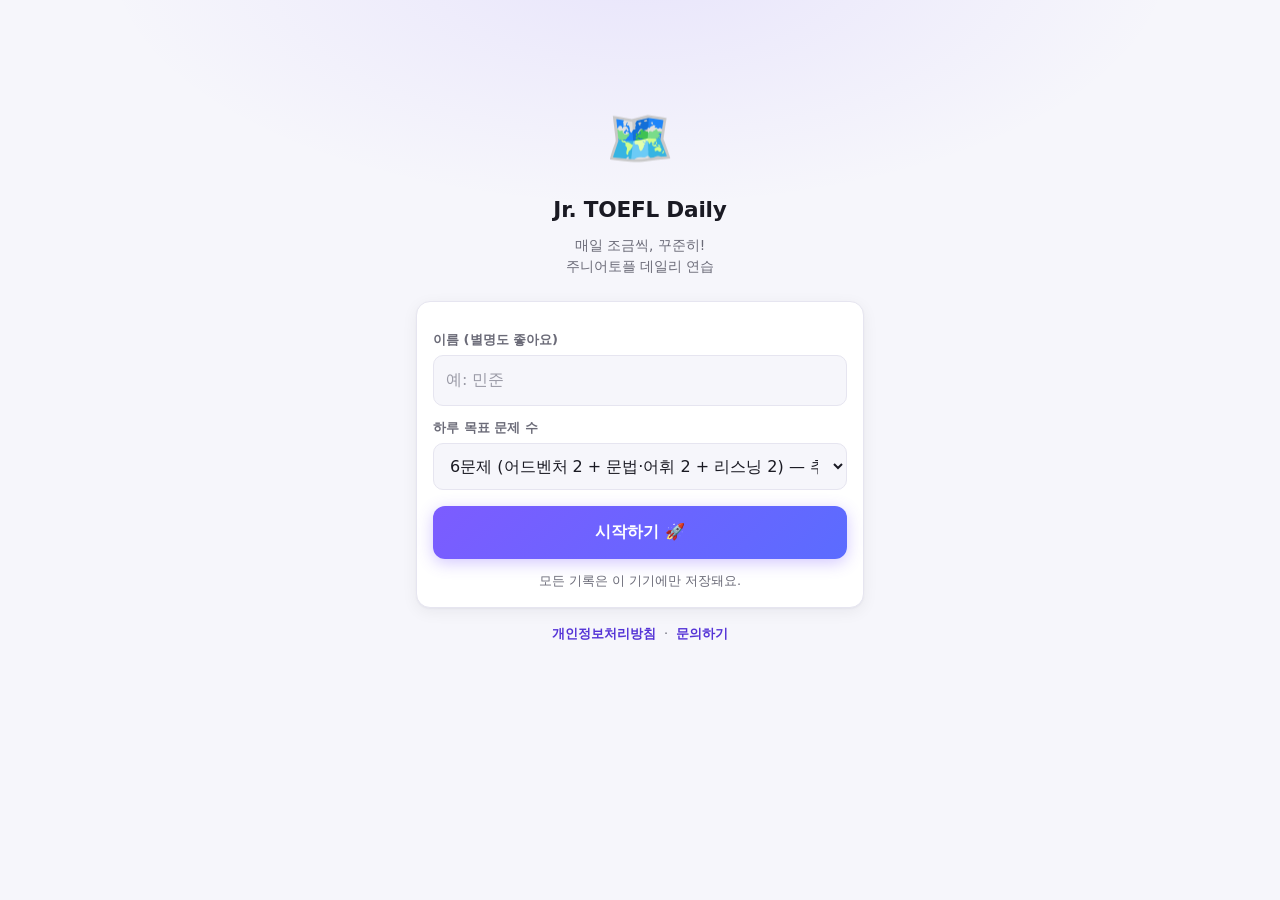
==== commit f0a0aa77: "Add listening track with 16 pilot questions Third track (`listening`) alongside adventure and lfm. D" ====
--- a/index.html
+++ b/index.html
@@ -15,6 +15,8 @@
   <div id="app"></div>
   <div id="toast-zone"></div>
   <script src="questions.js"></script>
+  <!-- questions.js가 window.QUESTION_BANK를 '대입'하므로 반드시 그 다음에 로드해야 한다 -->
+  <script src="questions_listening.js"></script>
   <script src="app.js"></script>
 </body>
 </html>
--- a/styles.css
+++ b/styles.css
@@ -22,6 +22,8 @@
   --adventure-soft: rgba(234, 88, 12, .10);
   --lfm: #0e7490;
   --lfm-soft: rgba(14, 116, 144, .10);
+  --listening: #7c3aed;
+  --listening-soft: rgba(124, 58, 237, .10);
   --radius: 14px;
   --shadow: 0 1px 2px rgba(20, 20, 40, .04), 0 4px 16px rgba(20, 20, 40, .06);
   --mono: "JetBrains Mono", "Cascadia Code", Consolas, ui-monospace, monospace;
@@ -139,6 +141,42 @@
 }
 .track-tag.adventure { background: var(--adventure-soft); color: var(--adventure); border-color: rgba(234, 88, 12, .3); }
 .track-tag.lfm { background: var(--lfm-soft); color: var(--lfm); border-color: rgba(14, 116, 144, .3); }
+.track-tag.listening { background: var(--listening-soft); color: var(--listening); border-color: rgba(124, 58, 237, .3); }
+
+/* ---------- 리스닝 재생 ---------- */
+.audio-box {
+  margin-top: 14px; padding: 16px; border-radius: 14px;
+  background: var(--listening-soft); border: 1px solid rgba(124, 58, 237, .22);
+  text-align: center;
+}
+.audio-btn {
+  width: 100%; padding: 15px 18px; border: 0; border-radius: 12px;
+  background: var(--listening); color: #fff; font-size: 1.05rem; font-weight: 700;
+  font-family: inherit; cursor: pointer; transition: transform .08s, opacity .15s;
+}
+.audio-btn:active { transform: scale(.98); }
+.audio-btn:disabled { cursor: default; opacity: .55; }
+.audio-btn.playing { opacity: 1; background: #6d28d9; animation: audio-pulse 1.4s ease-in-out infinite; }
+@keyframes audio-pulse { 0%, 100% { opacity: 1 } 50% { opacity: .72 } }
+.audio-bar {
+  height: 6px; margin-top: 12px; border-radius: 999px; overflow: hidden;
+  background: rgba(124, 58, 237, .18);
+}
+.audio-fill { height: 100%; width: 0; border-radius: 999px; background: var(--listening); transition: width .2s linear; }
+.audio-meta { margin-top: 9px; font-size: .8rem; font-weight: 600; color: var(--listening); }
+
+/* ---------- 채점 후 스크립트 ---------- */
+.transcript {
+  margin-top: 16px; padding: 14px 16px; border-radius: 12px;
+  background: rgba(124, 58, 237, .07); border: 1px solid rgba(124, 58, 237, .18);
+  font-size: .9rem;
+}
+.transcript > b { color: var(--listening); font-size: .85rem; }
+.transcript-body { margin-top: 8px; white-space: pre-wrap; line-height: 1.7; }
+.transcript-mark {
+  margin-top: 10px; padding: 9px 12px; border-radius: 9px;
+  background: rgba(124, 58, 237, .13); font-weight: 600; line-height: 1.6;
+}
 
 .passage {
   background: #f7f6ff;
@@ -166,13 +204,16 @@
   font-weight: 800; font-size: .82rem;
   font-family: var(--mono);
 }
-.choice.selected { border-color: var(--primary); background: var(--primary-soft); box-shadow: 0 0 10px rgba(109, 74, 255, .18); }
+.choice:active { transform: scale(.98); }
+.choice.selected { border-color: var(--primary); background: var(--primary-soft); box-shadow: 0 0 10px rgba(109, 74, 255, .18); animation: choice-pop .18s ease; }
 .choice.selected .letter { background: var(--primary); color: #fff; }
-.choice.correct { border-color: var(--green); background: var(--green-soft); }
+.choice.correct { border-color: var(--green); background: var(--green-soft); animation: choice-pop .32s ease; }
 .choice.correct .letter { background: var(--green); color: #fff; }
-.choice.wrong { border-color: var(--red); background: var(--red-soft); }
+.choice.wrong { border-color: var(--red); background: var(--red-soft); animation: choice-shake .4s ease; }
 .choice.wrong .letter { background: var(--red); color: #fff; }
 .choice:disabled { cursor: default; }
+@keyframes choice-pop { 0% { transform: scale(1); } 45% { transform: scale(1.035); } 100% { transform: scale(1); } }
+@keyframes choice-shake { 0%,100% { transform: translateX(0); } 20% { transform: translateX(-7px); } 40% { transform: translateX(6px); } 60% { transform: translateX(-4px); } 80% { transform: translateX(2px); } }
 
 .grade-banner {
   border-radius: 12px; padding: 12px 14px;
@@ -311,7 +352,50 @@
   100% { transform: translateY(80vh) rotate(360deg); opacity: 0; }
 }
 
+/* ---------- level-up modal ---------- */
+.modal.levelup { max-width: 320px; }
+.lv-ring {
+  width: 96px; height: 96px; margin: 4px auto 0;
+  border-radius: 50%;
+  display: flex; align-items: center; justify-content: center;
+  font-size: 3rem;
+  background: radial-gradient(circle at 50% 40%, rgba(124, 92, 255, .28), rgba(124, 92, 255, .08));
+  border: 2px solid rgba(124, 92, 255, .5);
+  animation: lv-pop .45s cubic-bezier(.2, 1.2, .4, 1);
+}
+.lv-tag {
+  display: inline-block; font-family: var(--mono); font-weight: 800;
+  font-size: .72rem; letter-spacing: .18em;
+  color: var(--primary-dark);
+  background: var(--primary-soft); border: 1px solid rgba(109, 74, 255, .3);
+  border-radius: 999px; padding: 3px 12px;
+}
+@keyframes lv-pop { 0% { transform: scale(.3); opacity: 0; } 100% { transform: scale(1); opacity: 1; } }
+
+/* ---------- charts (stats) ---------- */
+.bar-row + .bar-row { margin-top: 14px; }
+.bar-label { font-weight: 700; font-size: .9rem; }
+.bar-dot { display: inline-block; width: 9px; height: 9px; border-radius: 50%; margin-right: 6px; vertical-align: middle; }
+.bar-val { font-family: var(--mono); font-weight: 800; font-size: .88rem; }
+.bar-track { height: 12px; margin-top: 7px; background: #ece9f7; border: 1px solid var(--line); border-radius: 999px; overflow: hidden; }
+.bar-fill { height: 100%; min-width: 4px; border-radius: 999px; transition: width .6s cubic-bezier(.2, .8, .3, 1); }
+
+/* 난이도 별 */
+.diff-stars { font-size: .82rem; letter-spacing: 1px; white-space: nowrap; }
+.diff-on { color: var(--accent); }
+.diff-off { color: var(--line); }
+.diff-txt { font-family: var(--mono); font-weight: 700; font-size: .72rem; color: var(--sub); letter-spacing: 0; margin-left: 2px; }
+
+.spark { width: 100%; height: auto; display: block; overflow: visible; }
+.spark-grid { stroke: var(--line); stroke-width: 1; stroke-dasharray: 3 3; }
+.spark-gtext { fill: var(--sub); font-size: 9px; font-family: var(--mono); }
+.spark-area { fill: rgba(109, 74, 255, .13); }
+.spark-line { fill: none; stroke: #6d4aff; stroke-width: 2; stroke-linecap: round; stroke-linejoin: round; }
+.spark-dot { fill: #6d4aff; stroke: var(--card); stroke-width: 1.6; }
+
 /* ---------- result ---------- */
+.result-emoji { font-size: 3.2rem; animation: result-pop .5s cubic-bezier(.2, 1.3, .4, 1); }
+@keyframes result-pop { 0% { transform: scale(0) rotate(-12deg); } 70% { transform: scale(1.15) rotate(4deg); } 100% { transform: scale(1) rotate(0); } }
 .result-score { font-size: 2.6rem; font-weight: 900; font-family: var(--mono); }
 .point-line { display: flex; justify-content: space-between; padding: 7px 0; border-bottom: 1px dashed var(--line); font-size: .9rem; }
 .point-line:last-child { border-bottom: none; }
@@ -329,3 +413,14 @@
 .link-btn { color: var(--primary-dark); font-weight: 700; font-size: .88rem; }
 a.link-btn { text-decoration: none; }
 .back-btn { font-size: 1.3rem; padding: 4px 10px 4px 0; color: var(--sub); }
+
+/* ---------- 접근성: 모션 최소화 설정 시 애니메이션/전환 비활성화 ---------- */
+@media (prefers-reduced-motion: reduce) {
+  *, *::before, *::after {
+    animation-duration: .001ms !important;
+    animation-iteration-count: 1 !important;
+    transition-duration: .001ms !important;
+    scroll-behavior: auto !important;
+  }
+  .confetti { display: none !important; }
+}
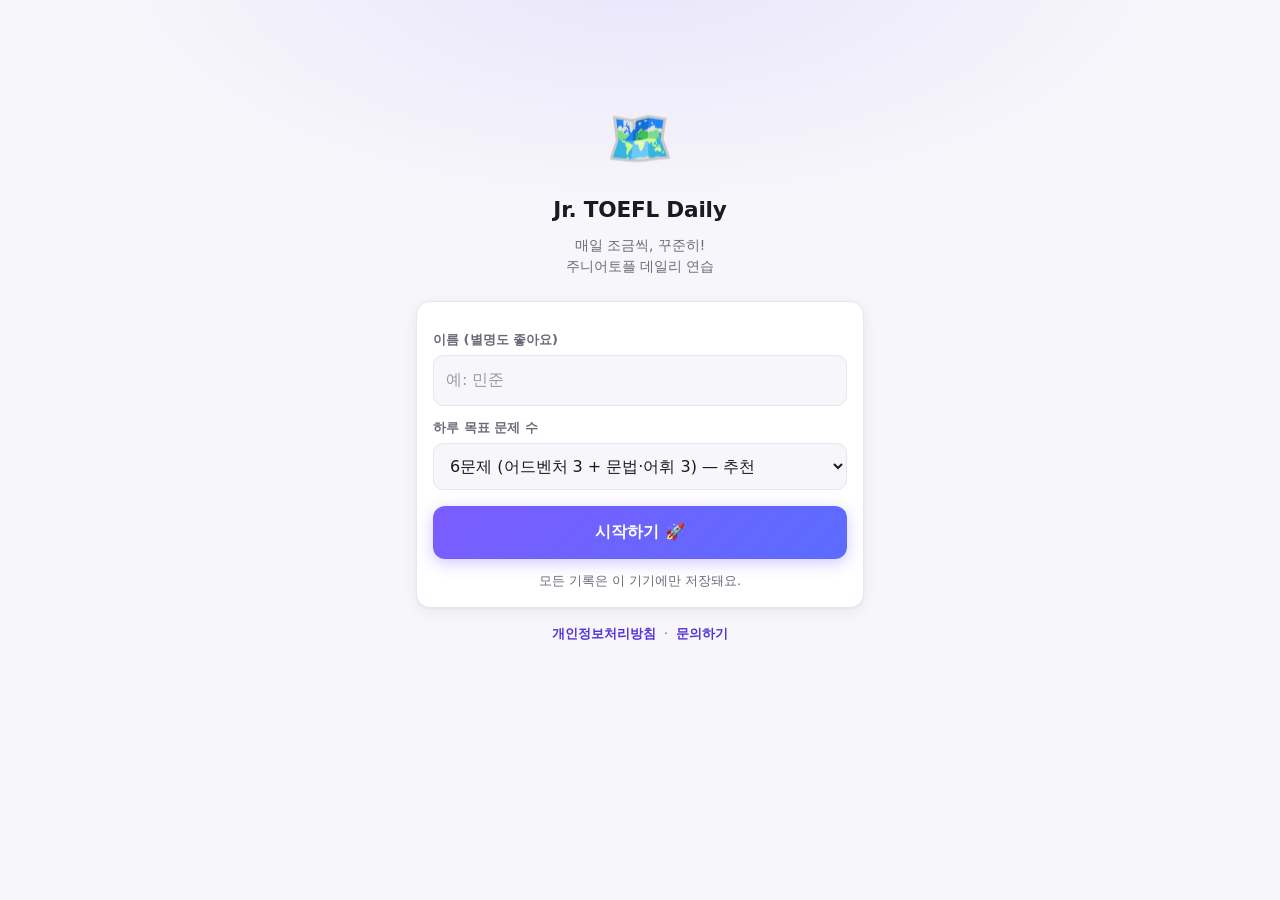
==== commit eec21395: "Remove the listening track Drop the 200 listening questions, their audio, and the Azure TTS build to" ====
--- a/index.html
+++ b/index.html
@@ -15,8 +15,6 @@
   <div id="app"></div>
   <div id="toast-zone"></div>
   <script src="questions.js"></script>
-  <!-- questions.js가 window.QUESTION_BANK를 '대입'하므로 반드시 그 다음에 로드해야 한다 -->
-  <script src="questions_listening.js"></script>
   <script src="app.js"></script>
 </body>
 </html>
--- a/styles.css
+++ b/styles.css
@@ -22,8 +22,6 @@
   --adventure-soft: rgba(234, 88, 12, .10);
   --lfm: #0e7490;
   --lfm-soft: rgba(14, 116, 144, .10);
-  --listening: #7c3aed;
-  --listening-soft: rgba(124, 58, 237, .10);
   --radius: 14px;
   --shadow: 0 1px 2px rgba(20, 20, 40, .04), 0 4px 16px rgba(20, 20, 40, .06);
   --mono: "JetBrains Mono", "Cascadia Code", Consolas, ui-monospace, monospace;
@@ -141,42 +139,26 @@
 }
 .track-tag.adventure { background: var(--adventure-soft); color: var(--adventure); border-color: rgba(234, 88, 12, .3); }
 .track-tag.lfm { background: var(--lfm-soft); color: var(--lfm); border-color: rgba(14, 116, 144, .3); }
-.track-tag.listening { background: var(--listening-soft); color: var(--listening); border-color: rgba(124, 58, 237, .3); }
-
-/* ---------- 리스닝 재생 ---------- */
-.audio-box {
-  margin-top: 14px; padding: 16px; border-radius: 14px;
-  background: var(--listening-soft); border: 1px solid rgba(124, 58, 237, .22);
-  text-align: center;
-}
-.audio-btn {
-  width: 100%; padding: 15px 18px; border: 0; border-radius: 12px;
-  background: var(--listening); color: #fff; font-size: 1.05rem; font-weight: 700;
-  font-family: inherit; cursor: pointer; transition: transform .08s, opacity .15s;
-}
-.audio-btn:active { transform: scale(.98); }
-.audio-btn:disabled { cursor: default; opacity: .55; }
-.audio-btn.playing { opacity: 1; background: #6d28d9; animation: audio-pulse 1.4s ease-in-out infinite; }
-@keyframes audio-pulse { 0%, 100% { opacity: 1 } 50% { opacity: .72 } }
-.audio-bar {
-  height: 6px; margin-top: 12px; border-radius: 999px; overflow: hidden;
-  background: rgba(124, 58, 237, .18);
-}
-.audio-fill { height: 100%; width: 0; border-radius: 999px; background: var(--listening); transition: width .2s linear; }
-.audio-meta { margin-top: 9px; font-size: .8rem; font-weight: 600; color: var(--listening); }
-
-/* ---------- 채점 후 스크립트 ---------- */
-.transcript {
-  margin-top: 16px; padding: 14px 16px; border-radius: 12px;
-  background: rgba(124, 58, 237, .07); border: 1px solid rgba(124, 58, 237, .18);
-  font-size: .9rem;
-}
-.transcript > b { color: var(--listening); font-size: .85rem; }
-.transcript-body { margin-top: 8px; white-space: pre-wrap; line-height: 1.7; }
-.transcript-mark {
-  margin-top: 10px; padding: 9px 12px; border-radius: 9px;
-  background: rgba(124, 58, 237, .13); font-weight: 600; line-height: 1.6;
-}
+
+/* ---------- 지갑 (코인 → 다이아몬드 → 포인트) ---------- */
+.wallet-card { background: linear-gradient(160deg, rgba(255, 200, 60, .10), rgba(124, 58, 237, .10)); }
+.wallet-row { padding: 2px 0; }
+.wallet-label { font-weight: 700; font-size: .92rem; }
+.wallet-need { font-size: .78rem; font-weight: 600; opacity: .7; }
+.wallet-dots { display: flex; flex-wrap: wrap; gap: 5px; }
+/* 채워진 칸은 아이콘, 빈 칸은 점 — 색이 아니라 모양으로도 구분되게 한다 */
+.wallet-dot {
+  width: 26px; height: 26px; line-height: 26px; text-align: center;
+  border-radius: 50%; font-size: .82rem;
+  background: rgba(128, 128, 128, .12); color: rgba(128, 128, 128, .5);
+  border: 1.5px solid transparent;
+}
+.wallet-dot.on {
+  background: rgba(255, 200, 60, .26); border-color: rgba(214, 158, 0, .45);
+  color: inherit; animation: wallet-pop .28s ease-out;
+}
+@keyframes wallet-pop { from { transform: scale(.6) } to { transform: scale(1) } }
+@media (prefers-reduced-motion: reduce) { .wallet-dot.on { animation: none } }
 
 .passage {
   background: #f7f6ff;
